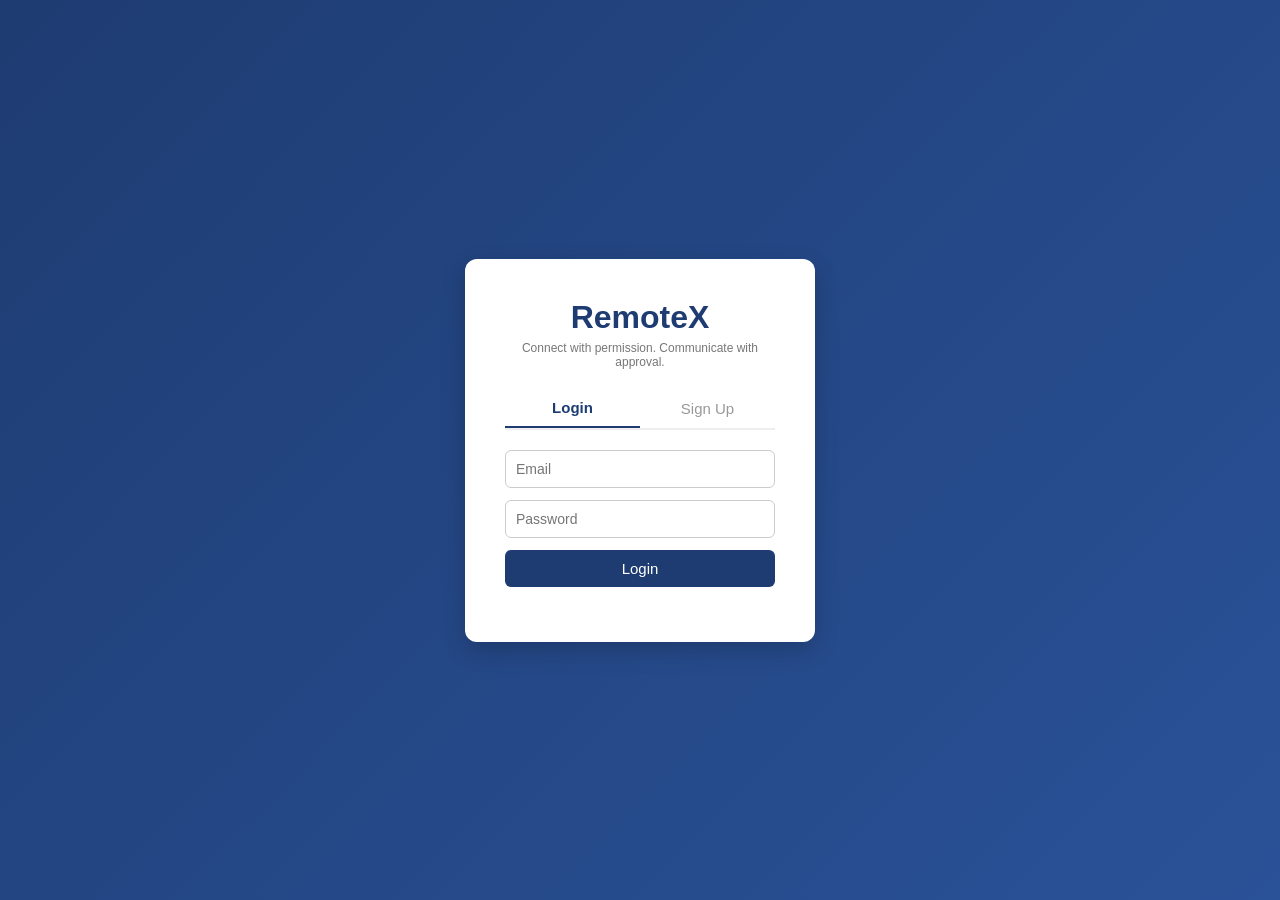
==== frontend/index.html @ a5f3f4a1 "backend complete" ====
<!DOCTYPE html>
<html lang="en">

<head>
    <meta charset="UTF-8">
    <meta name="viewport" content="width=device-width, initial-scale=1.0">
    <title>RemoteX - Login</title>
    <link rel="stylesheet" href="css/style.css">
</head>

<body>

    <div class="auth-container">
        <h1>RemoteX</h1>
        <p class="tagline">Connect with permission. Communicate with approval.</p>

        <div class="tabs">
            <button id="loginTab" class="tab-btn active">Login</button>
            <button id="signupTab" class="tab-btn">Sign Up</button>
        </div>

        <!-- LOGIN FORM -->
        <form id="loginForm" class="auth-form">
            <input type="email" id="loginEmail" placeholder="Email" required>
            <input type="password" id="loginPassword" placeholder="Password" required>
            <button type="submit">Login</button>
        </form>

        <!-- SIGNUP FORM -->
        <form id="signupForm" class="auth-form hidden">
            <input type="text" id="signupName" placeholder="Full Name" required>
            <input type="email" id="signupEmail" placeholder="Email" required>
            <input type="password" id="signupPassword" placeholder="Password" required>
            <select id="signupLanguage">
                <option value="English">English</option>
                <option value="Hindi">Hindi</option>
                <option value="Hinglish">Hinglish</option>
            </select>
            <button type="submit">Sign Up</button>
        </form>

        <p id="message" class="message"></p>
    </div>

    <script src="js/auth.js"></script>
</body>

</html>
---- frontend/css/style.css ----
* {
  margin: 0;
  padding: 0;
  box-sizing: border-box;
  font-family: 'Segoe UI', sans-serif;
}

body {
  background: linear-gradient(135deg, #1e3c72, #2a5298);
  height: 100vh;
  display: flex;
  align-items: center;
  justify-content: center;
}

.auth-container {
  background: #ffffff;
  padding: 40px;
  border-radius: 12px;
  width: 350px;
  box-shadow: 0 8px 24px rgba(0, 0, 0, 0.2);
  text-align: center;
}

.auth-container h1 {
  color: #1e3c72;
  margin-bottom: 5px;
}

.tagline {
  font-size: 12px;
  color: #777;
  margin-bottom: 20px;
}

.tabs {
  display: flex;
  margin-bottom: 20px;
  border-bottom: 2px solid #eee;
}

.tab-btn {
  flex: 1;
  padding: 10px;
  border: none;
  background: none;
  cursor: pointer;
  font-size: 15px;
  color: #999;
}

.tab-btn.active {
  color: #1e3c72;
  border-bottom: 2px solid #1e3c72;
  font-weight: bold;
}

.auth-form {
  display: flex;
  flex-direction: column;
  gap: 12px;
}

.auth-form.hidden {
  display: none;
}

.auth-form input,
.auth-form select {
  padding: 10px;
  border: 1px solid #ccc;
  border-radius: 6px;
  font-size: 14px;
}

.auth-form button {
  padding: 10px;
  background: #1e3c72;
  color: white;
  border: none;
  border-radius: 6px;
  cursor: pointer;
  font-size: 15px;
}

.auth-form button:hover {
  background: #2a5298;
}

.message {
  margin-top: 15px;
  font-size: 13px;
  color: red;
}
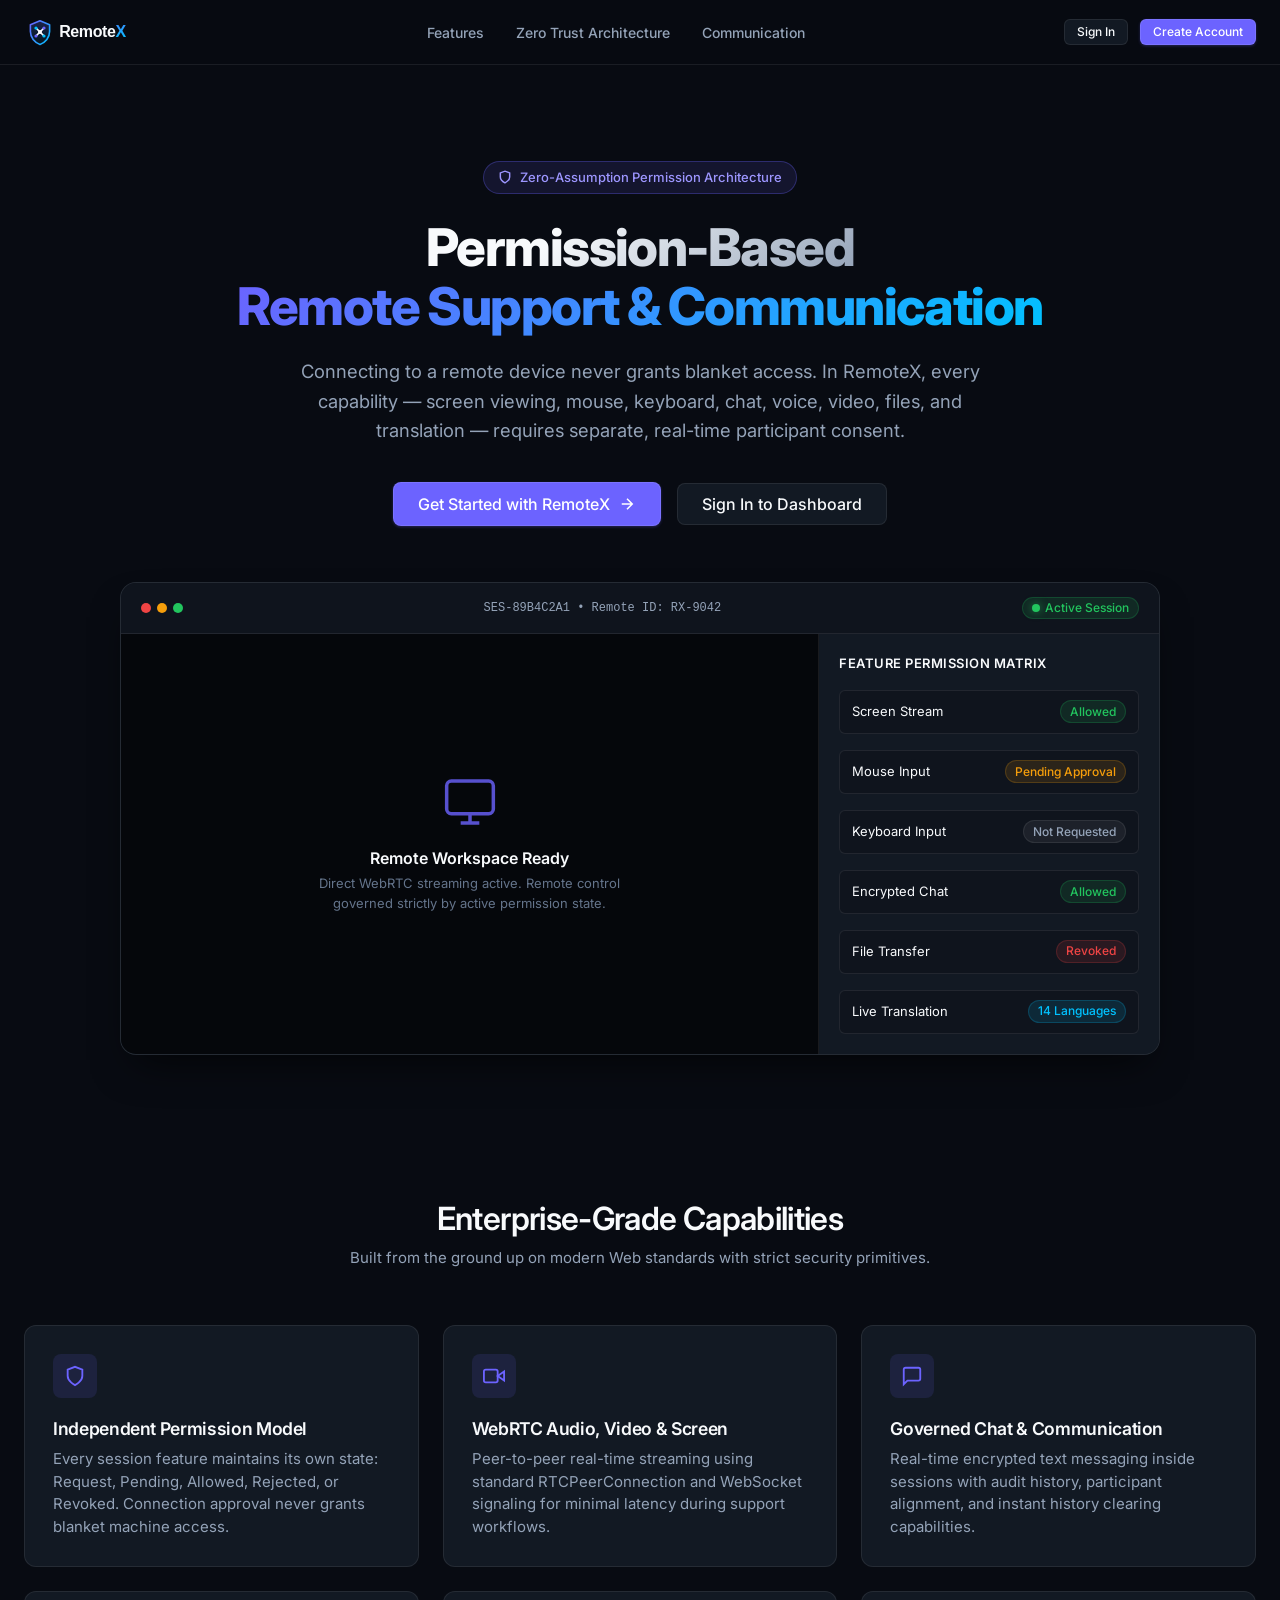
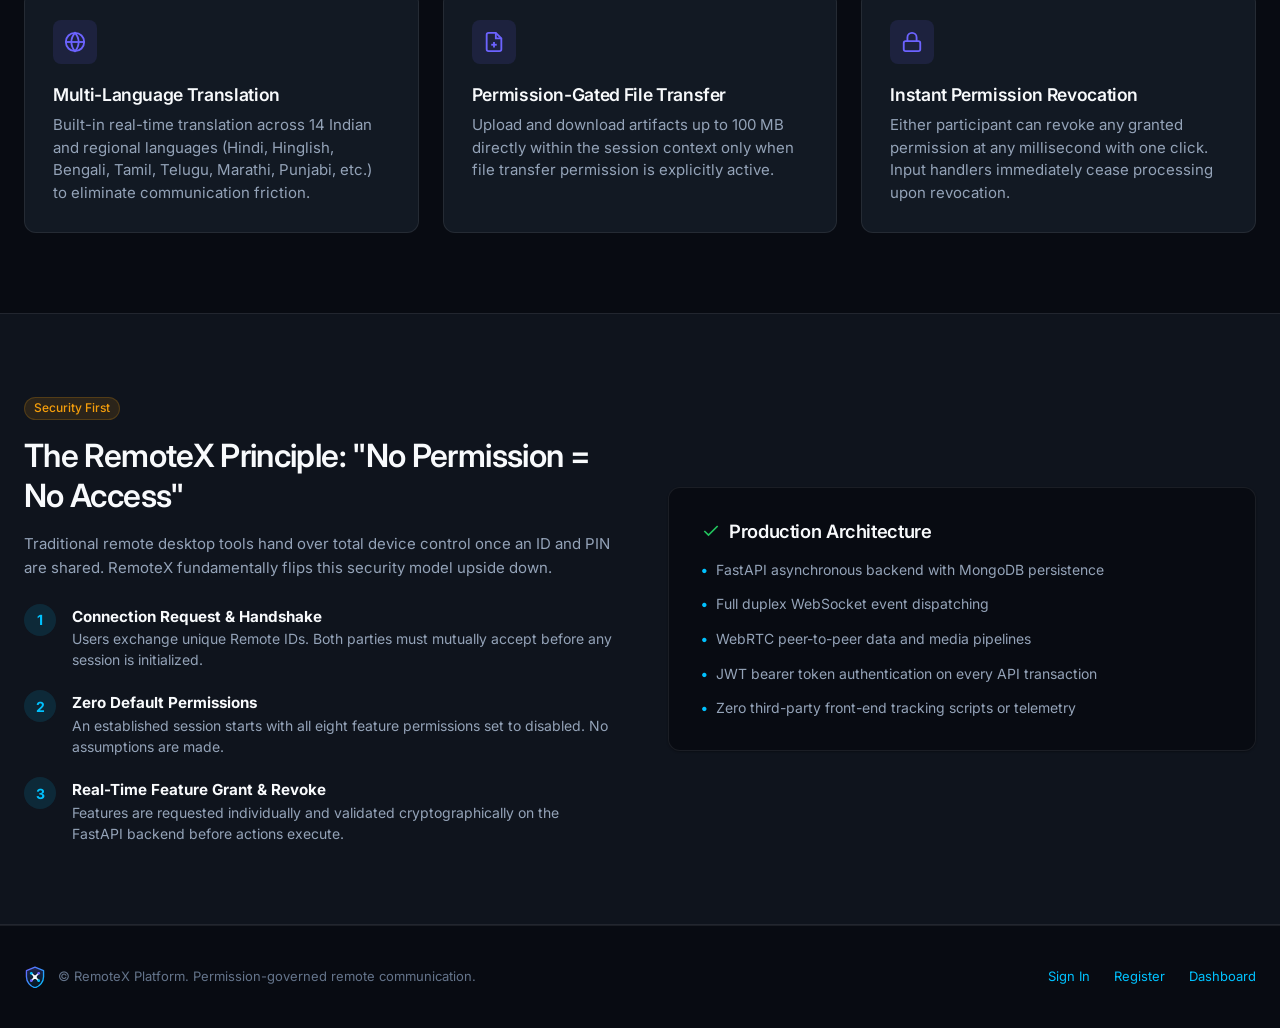
==== commit affb148c: "Cerate dachboard" ====
--- a/frontend/index.html
+++ b/frontend/index.html
@@ -1,48 +1,546 @@
 <!DOCTYPE html>
 <html lang="en">
-
 <head>
-    <meta charset="UTF-8">
-    <meta name="viewport" content="width=device-width, initial-scale=1.0">
-    <title>RemoteX - Login</title>
-    <link rel="stylesheet" href="css/style.css">
+  <meta charset="UTF-8">
+  <meta name="viewport" content="width=device-width, initial-scale=1.0">
+  <title>RemoteX - Permission-Based Remote Support & Communication Platform</title>
+  <meta name="description" content="RemoteX is a permission-first remote desktop support and communication platform with granular feature approvals, WebRTC streaming, and real-time translation.">
+  <link rel="icon" type="image/svg+xml" href="assets/logo/remotex-mark.svg">
+  <link rel="stylesheet" href="css/base.css">
+  <link rel="stylesheet" href="css/components.css">
+  <link rel="stylesheet" href="css/responsive.css">
+  <style>
+    /* Landing page specific styling */
+    .landing-header {
+      border-bottom: 1px solid var(--border-subtle);
+      background-color: rgba(8, 11, 18, 0.85);
+      backdrop-filter: blur(12px);
+      position: sticky;
+      top: 0;
+      z-index: 100;
+    }
+    .landing-nav {
+      max-width: 1280px;
+      margin: 0 auto;
+      padding: 1rem 1.5rem;
+      display: flex;
+      align-items: center;
+      justify-content: space-between;
+    }
+    .landing-logo {
+      display: flex;
+      align-items: center;
+      gap: 0.5rem;
+    }
+    .landing-logo img {
+      height: 32px;
+      width: auto;
+    }
+    .landing-links {
+      display: flex;
+      align-items: center;
+      gap: 2rem;
+      list-style: none;
+    }
+    .landing-links a {
+      color: var(--text-secondary);
+      font-size: 0.875rem;
+      font-weight: 500;
+    }
+    .landing-links a:hover {
+      color: var(--text-primary);
+    }
+    .landing-cta-group {
+      display: flex;
+      align-items: center;
+      gap: 0.75rem;
+    }
+    .hero-section {
+      padding: 6rem 1.5rem 4rem;
+      max-width: 1280px;
+      margin: 0 auto;
+      text-align: center;
+      display: flex;
+      flex-direction: column;
+      align-items: center;
+    }
+    .hero-badge {
+      display: inline-flex;
+      align-items: center;
+      gap: 0.5rem;
+      padding: 0.35rem 0.85rem;
+      background: var(--accent-primary-subtle);
+      border: 1px solid rgba(108, 99, 255, 0.3);
+      border-radius: var(--radius-full);
+      color: #9D96FF;
+      font-size: 0.8125rem;
+      font-weight: 500;
+      margin-bottom: 1.5rem;
+    }
+    .hero-title {
+      font-size: 3.25rem;
+      font-weight: 800;
+      letter-spacing: -0.03em;
+      line-height: 1.15;
+      max-width: 860px;
+      margin-bottom: 1.25rem;
+    }
+    .hero-title span {
+      background: linear-gradient(135deg, #F8FAFC 30%, #94A3B8 100%);
+      -webkit-background-clip: text;
+      -webkit-text-fill-color: transparent;
+    }
+    .hero-title .accent-text {
+      background: linear-gradient(135deg, var(--accent-primary), var(--accent-secondary));
+      -webkit-background-clip: text;
+      -webkit-text-fill-color: transparent;
+    }
+    .hero-subtitle {
+      font-size: 1.15rem;
+      color: var(--text-secondary);
+      max-width: 680px;
+      line-height: 1.6;
+      margin-bottom: 2.25rem;
+    }
+    .hero-actions {
+      display: flex;
+      align-items: center;
+      gap: 1rem;
+      margin-bottom: 3.5rem;
+    }
+    .hero-preview {
+      width: 100%;
+      max-width: 1040px;
+      background: var(--bg-card);
+      border: 1px solid var(--border-subtle);
+      border-radius: var(--radius-xl);
+      box-shadow: 0 20px 40px -15px rgba(0, 0, 0, 0.7);
+      overflow: hidden;
+      text-align: left;
+    }
+    .preview-header {
+      background: var(--bg-secondary);
+      padding: 0.875rem 1.25rem;
+      display: flex;
+      align-items: center;
+      justify-content: space-between;
+      border-bottom: 1px solid var(--border-subtle);
+    }
+    .window-dots {
+      display: flex;
+      gap: 6px;
+    }
+    .window-dot {
+      width: 10px;
+      height: 10px;
+      border-radius: 50%;
+      background: rgba(255, 255, 255, 0.15);
+    }
+    .preview-body {
+      display: grid;
+      grid-template-columns: 1fr 340px;
+      min-height: 380px;
+    }
+    .preview-screen {
+      background: #05070B;
+      padding: 1.5rem;
+      display: flex;
+      flex-direction: column;
+      align-items: center;
+      justify-content: center;
+      position: relative;
+      border-right: 1px solid var(--border-subtle);
+    }
+    .preview-sidebar {
+      background: var(--bg-card);
+      padding: 1.25rem;
+      display: flex;
+      flex-direction: column;
+      gap: 1rem;
+    }
+    .preview-perm-row {
+      display: flex;
+      align-items: center;
+      justify-content: space-between;
+      padding: 0.6rem 0.75rem;
+      background: var(--bg-secondary);
+      border: 1px solid var(--border-subtle);
+      border-radius: var(--radius-sm);
+      font-size: 0.8125rem;
+    }
+    .features-section {
+      padding: 5rem 1.5rem;
+      max-width: 1280px;
+      margin: 0 auto;
+    }
+    .section-header {
+      text-align: center;
+      margin-bottom: 3.5rem;
+    }
+    .section-header h2 {
+      font-size: 2rem;
+      margin-bottom: 0.5rem;
+    }
+    .features-grid {
+      display: grid;
+      grid-template-columns: repeat(3, 1fr);
+      gap: 1.5rem;
+    }
+    .feature-card {
+      background: var(--bg-card);
+      border: 1px solid var(--border-subtle);
+      border-radius: var(--radius-lg);
+      padding: 1.75rem;
+      transition: all var(--transition-normal);
+    }
+    .feature-card:hover {
+      border-color: rgba(255, 255, 255, 0.14);
+      transform: translateY(-2px);
+    }
+    .feature-icon-wrapper {
+      width: 44px;
+      height: 44px;
+      border-radius: var(--radius-md);
+      background: var(--accent-primary-subtle);
+      color: var(--accent-primary);
+      display: flex;
+      align-items: center;
+      justify-content: center;
+      margin-bottom: 1.25rem;
+    }
+    .feature-title {
+      font-size: 1.1rem;
+      font-weight: 600;
+      margin-bottom: 0.5rem;
+      color: var(--text-primary);
+    }
+    .security-section {
+      background: var(--bg-secondary);
+      border-top: 1px solid var(--border-subtle);
+      border-bottom: 1px solid var(--border-subtle);
+      padding: 5rem 1.5rem;
+    }
+    .security-inner {
+      max-width: 1280px;
+      margin: 0 auto;
+      display: grid;
+      grid-template-columns: 1fr 1fr;
+      gap: 3.5rem;
+      align-items: center;
+    }
+    .security-steps {
+      display: flex;
+      flex-direction: column;
+      gap: 1.25rem;
+    }
+    .sec-step {
+      display: flex;
+      gap: 1rem;
+      align-items: flex-start;
+    }
+    .sec-step-num {
+      width: 32px;
+      height: 32px;
+      border-radius: var(--radius-full);
+      background: var(--accent-secondary-subtle);
+      color: var(--accent-secondary);
+      font-weight: 700;
+      font-size: 0.875rem;
+      display: flex;
+      align-items: center;
+      justify-content: center;
+      flex-shrink: 0;
+    }
+    .footer {
+      border-top: 1px solid var(--border-subtle);
+      padding: 2.5rem 1.5rem;
+      background: var(--bg-primary);
+    }
+    .footer-inner {
+      max-width: 1280px;
+      margin: 0 auto;
+      display: flex;
+      align-items: center;
+      justify-content: space-between;
+      color: var(--text-muted);
+      font-size: 0.8125rem;
+    }
+    @media (max-width: 900px) {
+      .hero-title { font-size: 2.25rem; }
+      .features-grid { grid-template-columns: 1fr; }
+      .preview-body { grid-template-columns: 1fr; }
+      .security-inner { grid-template-columns: 1fr; gap: 2rem; }
+      .landing-links { display: none; }
+    }
+  </style>
 </head>
-
 <body>
-
-    <div class="auth-container">
-        <h1>RemoteX</h1>
-        <p class="tagline">Connect with permission. Communicate with approval.</p>
-
-        <div class="tabs">
-            <button id="loginTab" class="tab-btn active">Login</button>
-            <button id="signupTab" class="tab-btn">Sign Up</button>
-        </div>
-
-        <!-- LOGIN FORM -->
-        <form id="loginForm" class="auth-form">
-            <input type="email" id="loginEmail" placeholder="Email" required>
-            <input type="password" id="loginPassword" placeholder="Password" required>
-            <button type="submit">Login</button>
-        </form>
-
-        <!-- SIGNUP FORM -->
-        <form id="signupForm" class="auth-form hidden">
-            <input type="text" id="signupName" placeholder="Full Name" required>
-            <input type="email" id="signupEmail" placeholder="Email" required>
-            <input type="password" id="signupPassword" placeholder="Password" required>
-            <select id="signupLanguage">
-                <option value="English">English</option>
-                <option value="Hindi">Hindi</option>
-                <option value="Hinglish">Hinglish</option>
-            </select>
-            <button type="submit">Sign Up</button>
-        </form>
-
-        <p id="message" class="message"></p>
+  <!-- Navigation Header -->
+  <header class="landing-header">
+    <nav class="landing-nav">
+      <a href="index.html" class="landing-logo">
+        <img src="assets/logo/remotex-logo.svg" alt="RemoteX">
+      </a>
+      <ul class="landing-links">
+        <li><a href="#features">Features</a></li>
+        <li><a href="#security">Zero Trust Architecture</a></li>
+        <li><a href="#communication">Communication</a></li>
+      </ul>
+      <div class="landing-cta-group" id="nav-cta-container">
+        <a href="login.html" class="btn btn-secondary btn-sm" id="nav-login-btn">Sign In</a>
+        <a href="register.html" class="btn btn-primary btn-sm" id="nav-register-btn">Create Account</a>
+      </div>
+    </nav>
+  </header>
+
+  <!-- Hero Section -->
+  <main>
+    <section class="hero-section">
+      <div class="hero-badge">
+        <svg width="14" height="14" viewBox="0 0 24 24" fill="none" stroke="currentColor" stroke-width="2.5"><path d="M12 22s8-4 8-10V5l-8-3-8 3v7c0 6 8 10 8 10z"/></svg>
+        Zero-Assumption Permission Architecture
+      </div>
+      <h1 class="hero-title">
+        <span>Permission-Based</span><br>
+        <span class="accent-text">Remote Support & Communication</span>
+      </h1>
+      <p class="hero-subtitle">
+        Connecting to a remote device never grants blanket access. In RemoteX, every capability — screen viewing, mouse, keyboard, chat, voice, video, files, and translation — requires separate, real-time participant consent.
+      </p>
+      <div class="hero-actions" id="hero-cta-container">
+        <a href="register.html" class="btn btn-primary btn-lg">
+          Get Started with RemoteX
+          <svg width="18" height="18" viewBox="0 0 24 24" fill="none" stroke="currentColor" stroke-width="2"><path d="M5 12h14M12 5l7 7-7 7"/></svg>
+        </a>
+        <a href="login.html" class="btn btn-secondary btn-lg">Sign In to Dashboard</a>
+      </div>
+
+      <!-- Live Interactive Visual Representation -->
+      <div class="hero-preview" aria-hidden="true">
+        <div class="preview-header">
+          <div class="window-dots">
+            <span class="window-dot" style="background:#EF4444;"></span>
+            <span class="window-dot" style="background:#F59E0B;"></span>
+            <span class="window-dot" style="background:#22C55E;"></span>
+          </div>
+          <div style="font-size:0.75rem; color:var(--text-secondary); font-family:var(--font-mono);">
+            SES-89B4C2A1 • Remote ID: RX-9042
+          </div>
+          <div class="badge badge-success">
+            <span class="status-dot online"></span> Active Session
+          </div>
+        </div>
+        <div class="preview-body">
+          <div class="preview-screen">
+            <svg width="56" height="56" viewBox="0 0 24 24" fill="none" stroke="#6C63FF" stroke-width="1.5" style="margin-bottom:1rem; opacity:0.8;"><rect x="2" y="3" width="20" height="14" rx="2"/><line x1="8" y1="21" x2="16" y2="21"/><line x1="12" y1="17" x2="12" y2="21"/></svg>
+            <div style="font-weight:600; color:var(--text-primary); margin-bottom:0.25rem;">Remote Workspace Ready</div>
+            <div style="font-size:0.8125rem; color:var(--text-muted); text-align:center; max-width:320px;">
+              Direct WebRTC streaming active. Remote control governed strictly by active permission state.
+            </div>
+          </div>
+          <div class="preview-sidebar">
+            <div style="font-size:0.8125rem; font-weight:600; color:var(--text-primary); text-transform:uppercase; letter-spacing:0.04em;">
+              Feature Permission Matrix
+            </div>
+            <div class="preview-perm-row">
+              <span>Screen Stream</span>
+              <span class="badge badge-success">Allowed</span>
+            </div>
+            <div class="preview-perm-row">
+              <span>Mouse Input</span>
+              <span class="badge badge-warning">Pending Approval</span>
+            </div>
+            <div class="preview-perm-row">
+              <span>Keyboard Input</span>
+              <span class="badge badge-neutral">Not Requested</span>
+            </div>
+            <div class="preview-perm-row">
+              <span>Encrypted Chat</span>
+              <span class="badge badge-success">Allowed</span>
+            </div>
+            <div class="preview-perm-row">
+              <span>File Transfer</span>
+              <span class="badge badge-danger">Revoked</span>
+            </div>
+            <div class="preview-perm-row">
+              <span>Live Translation</span>
+              <span class="badge badge-info">14 Languages</span>
+            </div>
+          </div>
+        </div>
+      </div>
+    </section>
+
+    <!-- Features Section -->
+    <section class="features-section" id="features">
+      <div class="section-header">
+        <h2>Enterprise-Grade Capabilities</h2>
+        <p>Built from the ground up on modern Web standards with strict security primitives.</p>
+      </div>
+      <div class="features-grid">
+        <div class="feature-card">
+          <div class="feature-icon-wrapper">
+            <svg width="22" height="22" viewBox="0 0 24 24" fill="none" stroke="currentColor" stroke-width="2"><path d="M12 22s8-4 8-10V5l-8-3-8 3v7c0 6 8 10 8 10z"/></svg>
+          </div>
+          <h3 class="feature-title">Independent Permission Model</h3>
+          <p>Every session feature maintains its own state: Request, Pending, Allowed, Rejected, or Revoked. Connection approval never grants blanket machine access.</p>
+        </div>
+
+        <div class="feature-card">
+          <div class="feature-icon-wrapper">
+            <svg width="22" height="22" viewBox="0 0 24 24" fill="none" stroke="currentColor" stroke-width="2"><path d="M23 7l-7 5 7 5V7z"/><rect x="1" y="5" width="15" height="14" rx="2" ry="2"/></svg>
+          </div>
+          <h3 class="feature-title">WebRTC Audio, Video & Screen</h3>
+          <p>Peer-to-peer real-time streaming using standard RTCPeerConnection and WebSocket signaling for minimal latency during support workflows.</p>
+        </div>
+
+        <div class="feature-card">
+          <div class="feature-icon-wrapper">
+            <svg width="22" height="22" viewBox="0 0 24 24" fill="none" stroke="currentColor" stroke-width="2"><path d="M21 15a2 2 0 0 1-2 2H7l-4 4V5a2 2 0 0 1 2-2h14a2 2 0 0 1 2 2z"/></svg>
+          </div>
+          <h3 class="feature-title">Governed Chat & Communication</h3>
+          <p>Real-time encrypted text messaging inside sessions with audit history, participant alignment, and instant history clearing capabilities.</p>
+        </div>
+
+        <div class="feature-card">
+          <div class="feature-icon-wrapper">
+            <svg width="22" height="22" viewBox="0 0 24 24" fill="none" stroke="currentColor" stroke-width="2"><circle cx="12" cy="12" r="10"/><path d="M2 12h20"/><path d="M12 2a15.3 15.3 0 0 1 4 10 15.3 15.3 0 0 1-4 10 15.3 15.3 0 0 1-4-10 15.3 15.3 0 0 1 4-10z"/></svg>
+          </div>
+          <h3 class="feature-title">Multi-Language Translation</h3>
+          <p>Built-in real-time translation across 14 Indian and regional languages (Hindi, Hinglish, Bengali, Tamil, Telugu, Marathi, Punjabi, etc.) to eliminate communication friction.</p>
+        </div>
+
+        <div class="feature-card">
+          <div class="feature-icon-wrapper">
+            <svg width="22" height="22" viewBox="0 0 24 24" fill="none" stroke="currentColor" stroke-width="2"><path d="M14 2H6a2 2 0 0 0-2 2v16a2 2 0 0 0 2 2h12a2 2 0 0 0 2-2V8z"/><polyline points="14 2 14 8 20 8"/><line x1="12" y1="18" x2="12" y2="12"/><line x1="9" y1="15" x2="15" y2="15"/></svg>
+          </div>
+          <h3 class="feature-title">Permission-Gated File Transfer</h3>
+          <p>Upload and download artifacts up to 100 MB directly within the session context only when file transfer permission is explicitly active.</p>
+        </div>
+
+        <div class="feature-card">
+          <div class="feature-icon-wrapper">
+            <svg width="22" height="22" viewBox="0 0 24 24" fill="none" stroke="currentColor" stroke-width="2"><rect x="3" y="11" width="18" height="11" rx="2" ry="2"/><path d="M7 11V7a5 5 0 0 1 10 0v4"/></svg>
+          </div>
+          <h3 class="feature-title">Instant Permission Revocation</h3>
+          <p>Either participant can revoke any granted permission at any millisecond with one click. Input handlers immediately cease processing upon revocation.</p>
+        </div>
+      </div>
+    </section>
+
+    <!-- Security Section -->
+    <section class="security-section" id="security">
+      <div class="security-inner">
+        <div>
+          <div class="badge badge-warning" style="margin-bottom:1rem;">
+            Security First
+          </div>
+          <h2 style="font-size:2rem; margin-bottom:1rem;">The RemoteX Principle: "No Permission = No Access"</h2>
+          <p style="margin-bottom:1.5rem; line-height:1.6;">
+            Traditional remote desktop tools hand over total device control once an ID and PIN are shared. RemoteX fundamentally flips this security model upside down.
+          </p>
+          <div class="security-steps">
+            <div class="sec-step">
+              <div class="sec-step-num">1</div>
+              <div>
+                <strong style="color:var(--text-primary); font-size:0.95rem;">Connection Request & Handshake</strong>
+                <p style="font-size:0.875rem;">Users exchange unique Remote IDs. Both parties must mutually accept before any session is initialized.</p>
+              </div>
+            </div>
+            <div class="sec-step">
+              <div class="sec-step-num">2</div>
+              <div>
+                <strong style="color:var(--text-primary); font-size:0.95rem;">Zero Default Permissions</strong>
+                <p style="font-size:0.875rem;">An established session starts with all eight feature permissions set to disabled. No assumptions are made.</p>
+              </div>
+            </div>
+            <div class="sec-step">
+              <div class="sec-step-num">3</div>
+              <div>
+                <strong style="color:var(--text-primary); font-size:0.95rem;">Real-Time Feature Grant & Revoke</strong>
+                <p style="font-size:0.875rem;">Features are requested individually and validated cryptographically on the FastAPI backend before actions execute.</p>
+              </div>
+            </div>
+          </div>
+        </div>
+
+        <div class="card" style="background:var(--bg-primary); border:1px solid var(--border-subtle); padding:2rem;">
+          <h3 style="font-size:1.15rem; margin-bottom:1rem; color:var(--text-primary); display:flex; align-items:center; gap:0.5rem;">
+            <svg width="20" height="20" viewBox="0 0 24 24" fill="none" stroke="var(--success)" stroke-width="2"><polyline points="20 6 9 17 4 12"/></svg>
+            Production Architecture
+          </h3>
+          <ul style="list-style:none; display:flex; flex-direction:column; gap:0.85rem; font-size:0.875rem; color:var(--text-secondary);">
+            <li style="display:flex; gap:0.5rem;">
+              <span style="color:var(--accent-secondary); font-weight:bold;">•</span>
+              FastAPI asynchronous backend with MongoDB persistence
+            </li>
+            <li style="display:flex; gap:0.5rem;">
+              <span style="color:var(--accent-secondary); font-weight:bold;">•</span>
+              Full duplex WebSocket event dispatching
+            </li>
+            <li style="display:flex; gap:0.5rem;">
+              <span style="color:var(--accent-secondary); font-weight:bold;">•</span>
+              WebRTC peer-to-peer data and media pipelines
+            </li>
+            <li style="display:flex; gap:0.5rem;">
+              <span style="color:var(--accent-secondary); font-weight:bold;">•</span>
+              JWT bearer token authentication on every API transaction
+            </li>
+            <li style="display:flex; gap:0.5rem;">
+              <span style="color:var(--accent-secondary); font-weight:bold;">•</span>
+              Zero third-party front-end tracking scripts or telemetry
+            </li>
+          </ul>
+        </div>
+      </div>
+    </section>
+  </main>
+
+  <!-- Footer -->
+  <footer class="footer">
+    <div class="footer-inner">
+      <div style="display:flex; align-items:center; gap:0.75rem;">
+        <img src="assets/logo/remotex-mark.svg" alt="RemoteX" style="height:22px;">
+        <span>© RemoteX Platform. Permission-governed remote communication.</span>
+      </div>
+      <div style="display:flex; gap:1.5rem;">
+        <a href="login.html">Sign In</a>
+        <a href="register.html">Register</a>
+        <a href="dashboard.html">Dashboard</a>
+      </div>
     </div>
-
-    <script src="js/auth.js"></script>
+  </footer>
+
+  <script src="js/config.js"></script>
+  <script src="js/auth.js"></script>
+  <script>
+    // Adapt nav CTAs if user is already logged in
+    document.addEventListener('DOMContentLoaded', () => {
+      if (auth.isAuthenticated()) {
+        const user = auth.getUser();
+        const navContainer = document.getElementById('nav-cta-container');
+        const heroContainer = document.getElementById('hero-cta-container');
+
+        if (navContainer) {
+          navContainer.innerHTML = `
+            <a href="dashboard.html" class="btn btn-primary btn-sm">
+              Open Dashboard
+              <span class="status-dot online" style="margin-left:4px;"></span>
+            </a>
+          `;
+        }
+
+        if (heroContainer) {
+          heroContainer.innerHTML = `
+            <a href="dashboard.html" class="btn btn-primary btn-lg">
+              Go to Dashboard
+              <svg width="18" height="18" viewBox="0 0 24 24" fill="none" stroke="currentColor" stroke-width="2"><path d="M5 12h14M12 5l7 7-7 7"/></svg>
+            </a>
+            <a href="profile.html" class="btn btn-secondary btn-lg">View Profile</a>
+          `;
+        }
+      }
+    });
+  </script>
 </body>
-
 </html>
--- a/frontend/css/base.css
+++ b/frontend/css/base.css
@@ -0,0 +1,182 @@
+/* ==========================================================================
+   RemoteX - Base Styles & Design Tokens
+   Permission-Based Remote Support and Communication Platform
+   ========================================================================== */
+
+@import url('https://fonts.googleapis.com/css2?family=Inter:wght@300;400;500;600;700&display=swap');
+
+:root {
+  /* Color Palette */
+  --bg-primary: #080B12;
+  --bg-secondary: #0F141D;
+  --bg-card: #121923;
+  --bg-card-hover: #16202D;
+  --bg-elevated: #182230;
+
+  --border-subtle: rgba(255, 255, 255, 0.08);
+  --border-strong: rgba(255, 255, 255, 0.16);
+  --border-focus: rgba(108, 99, 255, 0.5);
+
+  --accent-primary: #6C63FF;
+  --accent-primary-hover: #5A52E0;
+  --accent-primary-subtle: rgba(108, 99, 255, 0.12);
+
+  --accent-secondary: #00C2FF;
+  --accent-secondary-hover: #00AEE6;
+  --accent-secondary-subtle: rgba(0, 194, 255, 0.12);
+
+  --success: #22C55E;
+  --success-subtle: rgba(34, 197, 94, 0.12);
+  --danger: #EF4444;
+  --danger-hover: #DC2626;
+  --danger-subtle: rgba(239, 68, 68, 0.12);
+  --warning: #F59E0B;
+  --warning-subtle: rgba(245, 158, 11, 0.12);
+
+  --text-primary: #F8FAFC;
+  --text-secondary: #94A3B8;
+  --text-muted: #64748B;
+  --text-inverse: #080B12;
+
+  /* Typography */
+  --font-sans: 'Inter', -apple-system, BlinkMacSystemFont, 'Segoe UI', Roboto, Oxygen, Ubuntu, Cantarell, sans-serif;
+  --font-mono: 'JetBrains Mono', 'Fira Code', 'SF Mono', Consolas, monospace;
+
+  /* Radii */
+  --radius-xs: 4px;
+  --radius-sm: 6px;
+  --radius-md: 8px;
+  --radius-lg: 12px;
+  --radius-xl: 16px;
+  --radius-full: 9999px;
+
+  /* Shadows (restrained, modern) */
+  --shadow-sm: 0 1px 2px 0 rgba(0, 0, 0, 0.3);
+  --shadow-md: 0 4px 6px -1px rgba(0, 0, 0, 0.4), 0 2px 4px -2px rgba(0, 0, 0, 0.3);
+  --shadow-lg: 0 10px 15px -3px rgba(0, 0, 0, 0.5), 0 4px 6px -4px rgba(0, 0, 0, 0.4);
+  --shadow-glow: 0 0 24px -4px rgba(108, 99, 255, 0.25);
+
+  /* Transitions */
+  --transition-fast: 150ms cubic-bezier(0.4, 0, 0.2, 1);
+  --transition-normal: 200ms cubic-bezier(0.4, 0, 0.2, 1);
+  --transition-smooth: 300ms cubic-bezier(0.4, 0, 0.2, 1);
+
+  /* Spacing / Sizes */
+  --sidebar-width: 250px;
+  --header-height: 64px;
+}
+
+/* Reset */
+*, *::before, *::after {
+  box-sizing: border-box;
+  margin: 0;
+  padding: 0;
+}
+
+html {
+  font-size: 16px;
+  scroll-behavior: smooth;
+  -webkit-font-smoothing: antialiased;
+  -moz-osx-font-smoothing: grayscale;
+}
+
+body {
+  font-family: var(--font-sans);
+  background-color: var(--bg-primary);
+  color: var(--text-primary);
+  line-height: 1.5;
+  min-height: 100vh;
+  display: flex;
+  flex-direction: column;
+  overflow-x: hidden;
+}
+
+/* Typography Hierarchy */
+h1, h2, h3, h4, h5, h6 {
+  color: var(--text-primary);
+  font-weight: 600;
+  line-height: 1.25;
+  letter-spacing: -0.02em;
+}
+
+h1 { font-size: 2rem; }
+h2 { font-size: 1.5rem; }
+h3 { font-size: 1.25rem; }
+h4 { font-size: 1.05rem; }
+h5 { font-size: 0.95rem; }
+
+p {
+  color: var(--text-secondary);
+  font-size: 0.9375rem;
+}
+
+a {
+  color: var(--accent-secondary);
+  text-decoration: none;
+  transition: color var(--transition-fast);
+}
+
+a:hover {
+  color: #38d3ff;
+}
+
+/* Scrollbar */
+::-webkit-scrollbar {
+  width: 8px;
+  height: 8px;
+}
+
+::-webkit-scrollbar-track {
+  background: var(--bg-primary);
+}
+
+::-webkit-scrollbar-thumb {
+  background: rgba(255, 255, 255, 0.12);
+  border-radius: var(--radius-full);
+}
+
+::-webkit-scrollbar-thumb:hover {
+  background: rgba(255, 255, 255, 0.2);
+}
+
+/* Selection */
+::selection {
+  background: var(--accent-primary-subtle);
+  color: var(--text-primary);
+}
+
+/* Layout Utilities */
+.app-container {
+  display: flex;
+  min-height: 100vh;
+  width: 100%;
+}
+
+.main-content {
+  flex: 1;
+  display: flex;
+  flex-direction: column;
+  min-width: 0;
+  background-color: var(--bg-primary);
+}
+
+.page-body {
+  flex: 1;
+  padding: 1.75rem 2rem;
+  max-width: 1400px;
+  width: 100%;
+  margin: 0 auto;
+}
+
+/* Screen reader only */
+.sr-only {
+  position: absolute;
+  width: 1px;
+  height: 1px;
+  padding: 0;
+  margin: -1px;
+  overflow: hidden;
+  clip: rect(0, 0, 0, 0);
+  white-space: nowrap;
+  border: 0;
+}
--- a/frontend/css/components.css
+++ b/frontend/css/components.css
@@ -0,0 +1,755 @@
+/* ==========================================================================
+   RemoteX - Components & UI Kit
+   ========================================================================== */
+
+/* Buttons */
+.btn {
+  display: inline-flex;
+  align-items: center;
+  justify-content: center;
+  gap: 0.5rem;
+  font-family: var(--font-sans);
+  font-size: 0.875rem;
+  font-weight: 500;
+  line-height: 1;
+  padding: 0.625rem 1rem;
+  border-radius: var(--radius-md);
+  border: 1px solid transparent;
+  cursor: pointer;
+  transition: all var(--transition-fast);
+  text-decoration: none;
+  white-space: nowrap;
+  user-select: none;
+}
+
+.btn:focus-visible {
+  outline: 2px solid var(--accent-primary);
+  outline-offset: 2px;
+}
+
+.btn:disabled,
+.btn.disabled {
+  opacity: 0.5;
+  cursor: not-allowed;
+  pointer-events: none;
+}
+
+/* Button Variants */
+.btn-primary {
+  background-color: var(--accent-primary);
+  color: #FFFFFF;
+  border-color: rgba(255, 255, 255, 0.1);
+  box-shadow: 0 1px 3px rgba(108, 99, 255, 0.3);
+}
+
+.btn-primary:hover:not(:disabled) {
+  background-color: var(--accent-primary-hover);
+  transform: translateY(-1px);
+}
+
+.btn-primary:active:not(:disabled) {
+  transform: translateY(0);
+}
+
+.btn-secondary {
+  background-color: var(--bg-card);
+  color: var(--text-primary);
+  border-color: var(--border-subtle);
+}
+
+.btn-secondary:hover:not(:disabled) {
+  background-color: var(--bg-card-hover);
+  border-color: var(--border-strong);
+  color: #FFFFFF;
+}
+
+.btn-accent {
+  background-color: var(--accent-secondary);
+  color: #080B12;
+  font-weight: 600;
+}
+
+.btn-accent:hover:not(:disabled) {
+  background-color: var(--accent-secondary-hover);
+  transform: translateY(-1px);
+}
+
+.btn-danger {
+  background-color: var(--danger);
+  color: #FFFFFF;
+  border-color: rgba(0, 0, 0, 0.2);
+}
+
+.btn-danger:hover:not(:disabled) {
+  background-color: var(--danger-hover);
+}
+
+.btn-danger-outline {
+  background-color: transparent;
+  color: var(--danger);
+  border-color: rgba(239, 68, 68, 0.3);
+}
+
+.btn-danger-outline:hover:not(:disabled) {
+  background-color: var(--danger-subtle);
+  border-color: var(--danger);
+}
+
+.btn-success {
+  background-color: var(--success);
+  color: #080B12;
+  font-weight: 600;
+}
+
+.btn-ghost {
+  background-color: transparent;
+  color: var(--text-secondary);
+  border-color: transparent;
+}
+
+.btn-ghost:hover:not(:disabled) {
+  background-color: rgba(255, 255, 255, 0.05);
+  color: var(--text-primary);
+}
+
+/* Button Sizes */
+.btn-sm {
+  font-size: 0.75rem;
+  padding: 0.4rem 0.75rem;
+  border-radius: var(--radius-sm);
+  gap: 0.35rem;
+}
+
+.btn-lg {
+  font-size: 1rem;
+  padding: 0.75rem 1.5rem;
+  border-radius: var(--radius-md);
+}
+
+.btn-icon {
+  width: 36px;
+  height: 36px;
+  padding: 0;
+  border-radius: var(--radius-md);
+  display: inline-flex;
+  align-items: center;
+  justify-content: center;
+}
+
+.btn-icon.btn-sm {
+  width: 28px;
+  height: 28px;
+}
+
+/* Cards */
+.card {
+  background-color: var(--bg-card);
+  border: 1px solid var(--border-subtle);
+  border-radius: var(--radius-lg);
+  padding: 1.5rem;
+  box-shadow: var(--shadow-sm);
+  transition: border-color var(--transition-fast), box-shadow var(--transition-fast);
+}
+
+.card:hover {
+  border-color: rgba(255, 255, 255, 0.12);
+}
+
+.card-header {
+  display: flex;
+  align-items: center;
+  justify-content: space-between;
+  margin-bottom: 1.25rem;
+  padding-bottom: 0.75rem;
+  border-bottom: 1px solid var(--border-subtle);
+}
+
+.card-title {
+  font-size: 1.1rem;
+  font-weight: 600;
+  color: var(--text-primary);
+  display: flex;
+  align-items: center;
+  gap: 0.5rem;
+}
+
+.card-subtitle {
+  font-size: 0.8125rem;
+  color: var(--text-muted);
+  margin-top: 0.25rem;
+}
+
+.card-body {
+  position: relative;
+}
+
+.card-footer {
+  margin-top: 1.25rem;
+  padding-top: 0.75rem;
+  border-top: 1px solid var(--border-subtle);
+  display: flex;
+  align-items: center;
+  justify-content: flex-end;
+  gap: 0.75rem;
+}
+
+/* Form Controls */
+.form-group {
+  display: flex;
+  flex-direction: column;
+  gap: 0.4rem;
+  margin-bottom: 1.15rem;
+}
+
+.form-label {
+  font-size: 0.8125rem;
+  font-weight: 500;
+  color: var(--text-secondary);
+  display: flex;
+  align-items: center;
+  justify-content: space-between;
+}
+
+.form-label .required {
+  color: var(--danger);
+  margin-left: 2px;
+}
+
+.form-control,
+.form-select {
+  width: 100%;
+  font-family: var(--font-sans);
+  font-size: 0.875rem;
+  color: var(--text-primary);
+  background-color: var(--bg-secondary);
+  border: 1px solid var(--border-subtle);
+  border-radius: var(--radius-md);
+  padding: 0.625rem 0.875rem;
+  transition: border-color var(--transition-fast), box-shadow var(--transition-fast);
+  outline: none;
+}
+
+.form-control:hover,
+.form-select:hover {
+  border-color: var(--border-strong);
+}
+
+.form-control:focus,
+.form-select:focus {
+  border-color: var(--accent-primary);
+  box-shadow: 0 0 0 3px rgba(108, 99, 255, 0.2);
+}
+
+.form-control::placeholder {
+  color: var(--text-muted);
+  opacity: 0.8;
+}
+
+.form-control:disabled,
+.form-select:disabled {
+  opacity: 0.5;
+  cursor: not-allowed;
+  background-color: rgba(255, 255, 255, 0.02);
+}
+
+.form-control.is-invalid {
+  border-color: var(--danger);
+}
+
+.form-control.is-invalid:focus {
+  box-shadow: 0 0 0 3px rgba(239, 68, 68, 0.2);
+}
+
+.form-error {
+  font-size: 0.75rem;
+  color: var(--danger);
+  min-height: 1rem;
+  display: flex;
+  align-items: center;
+  gap: 0.25rem;
+}
+
+.form-helper {
+  font-size: 0.75rem;
+  color: var(--text-muted);
+}
+
+/* Input Group with Addons */
+.input-group {
+  position: relative;
+  display: flex;
+  align-items: center;
+  width: 100%;
+}
+
+.input-group .form-control {
+  padding-right: 2.5rem;
+}
+
+.input-addon-btn {
+  position: absolute;
+  right: 0.5rem;
+  top: 50%;
+  transform: translateY(-50%);
+  background: none;
+  border: none;
+  color: var(--text-muted);
+  cursor: pointer;
+  padding: 0.25rem;
+  display: flex;
+  align-items: center;
+  justify-content: center;
+  border-radius: var(--radius-xs);
+  transition: color var(--transition-fast);
+}
+
+.input-addon-btn:hover {
+  color: var(--text-primary);
+}
+
+/* Badges */
+.badge {
+  display: inline-flex;
+  align-items: center;
+  gap: 0.35rem;
+  font-size: 0.75rem;
+  font-weight: 500;
+  padding: 0.2rem 0.55rem;
+  border-radius: var(--radius-full);
+  border: 1px solid transparent;
+  line-height: 1.2;
+}
+
+.badge-success {
+  background-color: var(--success-subtle);
+  color: var(--success);
+  border-color: rgba(34, 197, 94, 0.2);
+}
+
+.badge-danger {
+  background-color: var(--danger-subtle);
+  color: var(--danger);
+  border-color: rgba(239, 68, 68, 0.2);
+}
+
+.badge-warning {
+  background-color: var(--warning-subtle);
+  color: var(--warning);
+  border-color: rgba(245, 158, 11, 0.2);
+}
+
+.badge-info {
+  background-color: var(--accent-secondary-subtle);
+  color: var(--accent-secondary);
+  border-color: rgba(0, 194, 255, 0.2);
+}
+
+.badge-neutral {
+  background-color: rgba(255, 255, 255, 0.06);
+  color: var(--text-secondary);
+  border-color: var(--border-subtle);
+}
+
+/* Status Indicators */
+.status-pill {
+  display: inline-flex;
+  align-items: center;
+  gap: 0.4rem;
+  font-size: 0.8125rem;
+  font-weight: 500;
+}
+
+.status-dot {
+  width: 8px;
+  height: 8px;
+  border-radius: 50%;
+  display: inline-block;
+  background-color: var(--text-muted);
+}
+
+.status-dot.online {
+  background-color: var(--success);
+  box-shadow: 0 0 8px rgba(34, 197, 94, 0.6);
+}
+
+.status-dot.offline {
+  background-color: var(--danger);
+}
+
+.status-dot.busy {
+  background-color: var(--warning);
+}
+
+.status-dot.connecting {
+  background-color: var(--accent-secondary);
+  animation: pulse-dot 1.5s infinite;
+}
+
+@keyframes pulse-dot {
+  0% { transform: scale(0.9); opacity: 0.6; }
+  50% { transform: scale(1.2); opacity: 1; }
+  100% { transform: scale(0.9); opacity: 0.6; }
+}
+
+/* Tabs */
+.tabs-header {
+  display: flex;
+  gap: 0.5rem;
+  border-bottom: 1px solid var(--border-subtle);
+  margin-bottom: 1.25rem;
+  overflow-x: auto;
+}
+
+.tab-btn {
+  background: none;
+  border: none;
+  color: var(--text-secondary);
+  font-family: var(--font-sans);
+  font-size: 0.875rem;
+  font-weight: 500;
+  padding: 0.625rem 1rem;
+  cursor: pointer;
+  position: relative;
+  transition: color var(--transition-fast);
+  white-space: nowrap;
+  display: inline-flex;
+  align-items: center;
+  gap: 0.5rem;
+}
+
+.tab-btn:hover {
+  color: var(--text-primary);
+}
+
+.tab-btn.active {
+  color: var(--accent-secondary);
+}
+
+.tab-btn.active::after {
+  content: '';
+  position: absolute;
+  bottom: -1px;
+  left: 0;
+  right: 0;
+  height: 2px;
+  background-color: var(--accent-secondary);
+  border-radius: 2px 2px 0 0;
+}
+
+.tab-btn .tab-badge {
+  background-color: rgba(255, 255, 255, 0.1);
+  color: var(--text-primary);
+  font-size: 0.7rem;
+  padding: 0.1rem 0.4rem;
+  border-radius: var(--radius-full);
+}
+
+.tab-content {
+  display: none;
+}
+
+.tab-content.active {
+  display: block;
+}
+
+/* Spinner Loader */
+.spinner {
+  width: 18px;
+  height: 18px;
+  border: 2px solid rgba(255, 255, 255, 0.2);
+  border-top-color: currentColor;
+  border-radius: 50%;
+  animation: rx-spin 0.7s linear infinite;
+  display: inline-block;
+  vertical-align: middle;
+}
+
+.spinner-lg {
+  width: 32px;
+  height: 32px;
+  border-width: 3px;
+}
+
+@keyframes rx-spin {
+  to { transform: rotate(360deg); }
+}
+
+/* Toast Notifications */
+#toast-container {
+  position: fixed;
+  bottom: 1.5rem;
+  right: 1.5rem;
+  display: flex;
+  flex-direction: column;
+  gap: 0.625rem;
+  z-index: 9999;
+  max-width: 380px;
+  width: calc(100vw - 3rem);
+  pointer-events: none;
+}
+
+.toast {
+  background-color: var(--bg-card);
+  border: 1px solid var(--border-subtle);
+  border-radius: var(--radius-md);
+  padding: 0.875rem 1rem;
+  box-shadow: var(--shadow-lg);
+  display: flex;
+  align-items: flex-start;
+  gap: 0.75rem;
+  pointer-events: auto;
+  animation: toast-slide-in 0.25s cubic-bezier(0.16, 1, 0.3, 1);
+  transition: transform var(--transition-normal), opacity var(--transition-normal);
+}
+
+.toast.toast-leave {
+  opacity: 0;
+  transform: translateX(30px);
+}
+
+@keyframes toast-slide-in {
+  from {
+    opacity: 0;
+    transform: translateY(12px) scale(0.96);
+  }
+  to {
+    opacity: 1;
+    transform: translateY(0) scale(1);
+  }
+}
+
+.toast-icon {
+  flex-shrink: 0;
+  width: 20px;
+  height: 20px;
+  margin-top: 2px;
+}
+
+.toast-content {
+  flex: 1;
+  min-width: 0;
+}
+
+.toast-title {
+  font-size: 0.875rem;
+  font-weight: 600;
+  color: var(--text-primary);
+  line-height: 1.3;
+}
+
+.toast-message {
+  font-size: 0.8125rem;
+  color: var(--text-secondary);
+  margin-top: 0.2rem;
+  line-height: 1.4;
+  word-break: break-word;
+}
+
+.toast-close {
+  background: none;
+  border: none;
+  color: var(--text-muted);
+  cursor: pointer;
+  padding: 0.2rem;
+  display: flex;
+  align-items: center;
+  justify-content: center;
+  border-radius: var(--radius-xs);
+  transition: color var(--transition-fast);
+}
+
+.toast-close:hover {
+  color: var(--text-primary);
+}
+
+.toast-success {
+  border-left: 3px solid var(--success);
+}
+.toast-success .toast-icon {
+  color: var(--success);
+}
+
+.toast-error {
+  border-left: 3px solid var(--danger);
+}
+.toast-error .toast-icon {
+  color: var(--danger);
+}
+
+.toast-warning {
+  border-left: 3px solid var(--warning);
+}
+.toast-warning .toast-icon {
+  color: var(--warning);
+}
+
+.toast-info {
+  border-left: 3px solid var(--accent-secondary);
+}
+.toast-info .toast-icon {
+  color: var(--accent-secondary);
+}
+
+/* Modals */
+.modal-overlay {
+  position: fixed;
+  inset: 0;
+  background-color: rgba(8, 11, 18, 0.8);
+  backdrop-filter: blur(4px);
+  display: flex;
+  align-items: center;
+  justify-content: center;
+  padding: 1rem;
+  z-index: 1000;
+  opacity: 0;
+  visibility: hidden;
+  transition: opacity var(--transition-normal), visibility var(--transition-normal);
+}
+
+.modal-overlay.active {
+  opacity: 1;
+  visibility: visible;
+}
+
+.modal-dialog {
+  background-color: var(--bg-card);
+  border: 1px solid var(--border-strong);
+  border-radius: var(--radius-lg);
+  width: 100%;
+  max-width: 500px;
+  box-shadow: var(--shadow-lg);
+  transform: translateY(12px) scale(0.97);
+  transition: transform var(--transition-normal);
+  overflow: hidden;
+  display: flex;
+  flex-direction: column;
+}
+
+.modal-overlay.active .modal-dialog {
+  transform: translateY(0) scale(1);
+}
+
+.modal-header {
+  padding: 1.25rem 1.5rem;
+  display: flex;
+  align-items: center;
+  justify-content: space-between;
+  border-bottom: 1px solid var(--border-subtle);
+}
+
+.modal-title {
+  font-size: 1.125rem;
+  font-weight: 600;
+  color: var(--text-primary);
+}
+
+.modal-close-btn {
+  background: none;
+  border: none;
+  color: var(--text-muted);
+  cursor: pointer;
+  padding: 0.35rem;
+  border-radius: var(--radius-sm);
+  display: flex;
+  align-items: center;
+  justify-content: center;
+  transition: background var(--transition-fast), color var(--transition-fast);
+}
+
+.modal-close-btn:hover {
+  background-color: rgba(255, 255, 255, 0.05);
+  color: var(--text-primary);
+}
+
+.modal-body {
+  padding: 1.5rem;
+  color: var(--text-secondary);
+  font-size: 0.9375rem;
+  line-height: 1.5;
+  max-height: 70vh;
+  overflow-y: auto;
+}
+
+.modal-footer {
+  padding: 1rem 1.5rem;
+  border-top: 1px solid var(--border-subtle);
+  display: flex;
+  align-items: center;
+  justify-content: flex-end;
+  gap: 0.75rem;
+  background-color: var(--bg-secondary);
+}
+
+/* Empty States */
+.empty-state {
+  display: flex;
+  flex-direction: column;
+  align-items: center;
+  justify-content: center;
+  text-align: center;
+  padding: 3rem 1.5rem;
+  color: var(--text-muted);
+}
+
+.empty-state-icon {
+  width: 52px;
+  height: 52px;
+  border-radius: 50%;
+  background-color: rgba(255, 255, 255, 0.03);
+  border: 1px solid var(--border-subtle);
+  display: flex;
+  align-items: center;
+  justify-content: center;
+  margin-bottom: 1rem;
+  color: var(--text-secondary);
+}
+
+.empty-state-title {
+  font-size: 1.05rem;
+  font-weight: 600;
+  color: var(--text-primary);
+  margin-bottom: 0.35rem;
+}
+
+.empty-state-desc {
+  font-size: 0.875rem;
+  color: var(--text-secondary);
+  max-width: 360px;
+  margin-bottom: 1.25rem;
+}
+
+/* Skeleton Loading */
+.skeleton {
+  background: linear-gradient(
+    90deg,
+    rgba(255, 255, 255, 0.03) 25%,
+    rgba(255, 255, 255, 0.07) 50%,
+    rgba(255, 255, 255, 0.03) 75%
+  );
+  background-size: 200% 100%;
+  animation: rx-shimmer 1.5s infinite;
+  border-radius: var(--radius-sm);
+}
+
+@keyframes rx-shimmer {
+  0% { background-position: 200% 0; }
+  100% { background-position: -200% 0; }
+}
+
+.skeleton-text {
+  height: 14px;
+  width: 100%;
+  margin-bottom: 0.5rem;
+}
+
+.skeleton-title {
+  height: 20px;
+  width: 60%;
+  margin-bottom: 0.75rem;
+}
+
+.skeleton-avatar {
+  width: 40px;
+  height: 40px;
+  border-radius: 50%;
+}
--- a/frontend/css/responsive.css
+++ b/frontend/css/responsive.css
@@ -0,0 +1,218 @@
+/* ==========================================================================
+   RemoteX - Responsive Breakpoints
+   Desktop: 1440px+, 1280px, 1024px | Tablet: 768px | Mobile: 480px, 375px
+   ========================================================================== */
+
+/* --------------------------------------------------------------------------
+   Desktop Refinements (1280px - 1440px)
+   -------------------------------------------------------------------------- */
+@media (max-width: 1280px) {
+  .session-workspace {
+    grid-template-columns: 1fr 340px !important;
+  }
+}
+
+/* --------------------------------------------------------------------------
+   Small Desktop / Laptop (1024px)
+   -------------------------------------------------------------------------- */
+@media (max-width: 1024px) {
+  :root {
+    --sidebar-width: 220px;
+  }
+
+  .dashboard-grid {
+    grid-template-columns: 1fr !important;
+  }
+
+  .session-workspace {
+    grid-template-columns: 1fr 320px !important;
+  }
+
+  .page-body {
+    padding: 1.25rem 1.5rem;
+  }
+}
+
+/* --------------------------------------------------------------------------
+   Tablet (768px)
+   -------------------------------------------------------------------------- */
+@media (max-width: 768px) {
+  .app-sidebar {
+    position: fixed;
+    top: 0;
+    bottom: 0;
+    left: -260px;
+    width: 260px;
+    z-index: 1050;
+    transition: transform var(--transition-smooth);
+    box-shadow: var(--shadow-lg);
+  }
+
+  .app-sidebar.open {
+    transform: translateX(260px);
+  }
+
+  .sidebar-backdrop {
+    display: none;
+    position: fixed;
+    inset: 0;
+    background: rgba(8, 11, 18, 0.7);
+    backdrop-filter: blur(2px);
+    z-index: 1040;
+  }
+
+  .sidebar-backdrop.active {
+    display: block;
+  }
+
+  .mobile-menu-btn {
+    display: inline-flex !important;
+  }
+
+  .session-workspace {
+    display: flex !important;
+    flex-direction: column !important;
+    height: auto !important;
+    overflow-y: auto !important;
+  }
+
+  .session-main-col {
+    min-height: 380px;
+  }
+
+  .session-side-col {
+    width: 100% !important;
+  }
+
+  .requests-layout {
+    grid-template-columns: 1fr !important;
+  }
+
+  .page-body {
+    padding: 1rem;
+  }
+
+  /* Responsive Tables to Cards */
+  .table-responsive table,
+  .table-responsive thead,
+  .table-responsive tbody,
+  .table-responsive th,
+  .table-responsive td,
+  .table-responsive tr {
+    display: block;
+  }
+
+  .table-responsive thead tr {
+    position: absolute;
+    top: -9999px;
+    left: -9999px;
+  }
+
+  .table-responsive tr {
+    background: var(--bg-card);
+    border: 1px solid var(--border-subtle);
+    border-radius: var(--radius-md);
+    margin-bottom: 0.75rem;
+    padding: 0.75rem 1rem;
+  }
+
+  .table-responsive td {
+    border: none;
+    display: flex;
+    justify-content: space-between;
+    align-items: center;
+    padding: 0.4rem 0;
+    font-size: 0.875rem;
+  }
+
+  .table-responsive td::before {
+    content: attr(data-label);
+    font-weight: 500;
+    color: var(--text-muted);
+    font-size: 0.8125rem;
+  }
+}
+
+/* --------------------------------------------------------------------------
+   Mobile (480px and down)
+   -------------------------------------------------------------------------- */
+@media (max-width: 480px) {
+  html {
+    font-size: 15px;
+  }
+
+  .page-header {
+    flex-direction: column;
+    align-items: flex-start !important;
+    gap: 0.75rem;
+  }
+
+  .page-header .page-actions {
+    width: 100%;
+    display: flex;
+    gap: 0.5rem;
+  }
+
+  .page-header .page-actions .btn {
+    flex: 1;
+  }
+
+  .auth-card {
+    padding: 1.5rem 1.25rem;
+    border-radius: var(--radius-lg);
+  }
+
+  .auth-title {
+    font-size: 1.3rem;
+  }
+
+  /* Compact Session Header & Controls */
+  .session-header {
+    flex-wrap: wrap;
+    gap: 0.75rem;
+    padding: 0.75rem 1rem !important;
+  }
+
+  .session-header-actions {
+    width: 100%;
+    justify-content: space-between;
+  }
+
+  .session-tools-tabs {
+    overflow-x: auto;
+    width: 100%;
+    -webkit-overflow-scrolling: touch;
+  }
+
+  .chat-panel {
+    height: 380px !important;
+  }
+
+  .permissions-grid {
+    grid-template-columns: 1fr !important;
+  }
+
+  #toast-container {
+    left: 1rem;
+    right: 1rem;
+    width: auto;
+    bottom: 1rem;
+  }
+}
+
+/* --------------------------------------------------------------------------
+   Small Mobile (375px)
+   -------------------------------------------------------------------------- */
+@media (max-width: 375px) {
+  html {
+    font-size: 14px;
+  }
+
+  .btn {
+    padding: 0.55rem 0.75rem;
+  }
+
+  .card {
+    padding: 1rem;
+  }
+}
